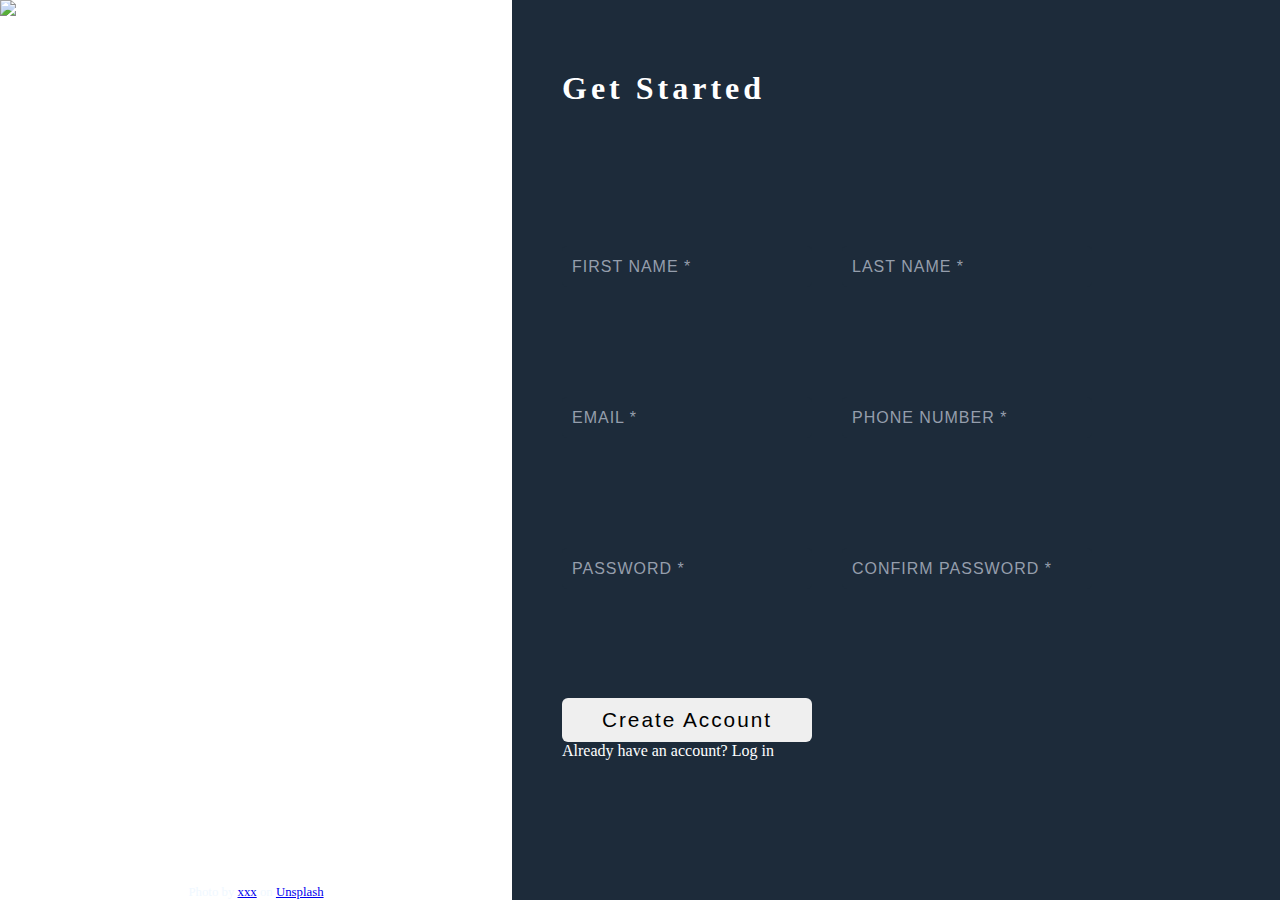
==== index.html @ 5a1696e4 "second commit" ====
<!DOCTYPE html>
<html lang="en">

<head>
    <meta charset="UTF-8">
    <meta name="viewport" content="width=device-width, initial-scale=1.0">

    <!-- the favicon is the icon that appears in the browser tab -->
    <link rel="icon" type="image/png" sizes="32x32" href="./images/favicon-32x32.png">

    <!-- Google Fonts -->
    <link rel="preconnect" href="https://fonts.googleapis.com">
    <link rel="preconnect" href="https://fonts.gstatic.com" crossorigin>
    <link href="https://fonts.googleapis.com/css2?family=Overpass:ital,wght@0,100..900;1,100..900&display=swap"
        rel="stylesheet">


    <!-- CSS -->
    <link rel="stylesheet" href="css/style.css">

    <!-- JS -->
    <script src="js/script.js" defer></script>

    <!-- Github Signature -->
    <script src="https://kit.fontawesome.com/00de0829d0.js" crossorigin="anonymous"></script>

    <title>Sign-up Form | The Odin Project</title>

</head>

<body>

    <div class="container">
        <div class="container-left">
            <img src="/assets/images/background.jpg" alt="background-image" class="bg">

            <img src="/assets/images/image-sidebar.png" alt="image-sidebar-odin" class="sidebar">

            <p>Photo by
                <a href="https://unsplash.com/@phaelnogueira">xxx</a> on
                <a href="https://unsplash.com/">Unsplash</a>
            </p>
        </div>

        <div class="container-right">
            <div class="top-row">
                <h1>Get Started
                </h1>
            </div>


            <form action="#" method="post">
                <div class="form-row">
                    <!-- <label for="user-first-name">FIRST NAME</label> -->
                    <input type="text" id="user-first-name" name="user-first-name" placeholder="FIRST NAME *" required
                        minlength="3">
                    <span class="span-user-first-name"></span>

                </div>

                <div class="form-row">
                    <!-- <label for="user-last-name">LAST NAME</label> -->
                    <input type="text" id="user-last-name" name="user-last-name" placeholder="LAST NAME *" required>
                    <span class="span-user-last-name"></span>
                </div>

                <div class="form-row">
                    <!-- <label for="user-email">EMAIL</label> -->
                    <input type="email" id="user-email" name="user-email" placeholder="EMAIL *"
                        pattern="/\w+@\w+\.\w+{2,3}" required>
                    <span class="span-user-email"></span>

                </div>

                <div class="form-row">
                    <!-- <label for="user-phone">PHONE NUMBER</label> -->
                    <input type="tel" id="user-phone" name="user-phone" placeholder="PHONE NUMBER *" required>
                    <span class="span-user-phone"></span>

                </div>

                <div class="form-row">
                    <!-- <label for="user-password">PASSWORD</label> -->
                    <input type="password" id="user-password" name="user-password" placeholder="PASSWORD *" required>
                    <span class="span-user-password"></span>

                </div>

                <div class="form-row">
                    <!-- <label for="user-password-confirm">CONFIRM PASSWORD</label> -->
                    <input type="password" id="user-password-confirm" name="user-password-confirm"
                        placeholder="CONFIRM PASSWORD *" required>
                    <span class="span-user-password-confirm"></span>

                </div>

                <div class="form-row-bottom">
                    <button type="submit" class="btn">Create Account</button>
                    <p>Already have an account? Log in</p>
                </div>
            </form>
        </div>
    </div>


    <!-- <footer class="footer">
        <div class="attribution">
            Challenge by <a href="https://www.frontendmentor.io?ref=challenge" target="_blank">Frontend Mentor</a>.
            Coded by <a href="https://github.com/Ryusaem">Ryusaem</a>.
        </div>
        <p>
            Copyright ©
            <script>
                document.write(new Date().getFullYear())
            </script>
            <a href="https://github.com/Ryusaem" target="_blank">
                Ryusaem
                <i class="fa-brands fa-github fa-beat-fade"></i>
            </a>
        </p>
    </footer> -->

</body>

</html>
---- css/style.css ----
:root {
  --color-base-primary: hsl(25, 97%, 53%);
  --color-base-bg: rgb(29, 43, 58);
  --color-base-text: hsl(217, 12%, 63%);
}

/* --- GLOBAL RESET --- */
* {
  box-sizing: border-box;
  margin: 0;
  padding: 0;
}

body {
  font-family: Georgia, "Times New Roman", Times, serif;
  color: white;
}

.container {
  display: flex;
  width: 100vw;

  /* flex-direction: column; */
  /* min-height: calc(100vh - 2.5rem); */
  min-height: 100vh;
}

/* --- LEFT SIDE --- */

.container-left {
  display: flex;
  flex-direction: column;
  justify-content: space-between;
  align-items: center;

  position: relative;

  width: 40%;
}

.container-left img.bg {
  position: absolute;
  z-index: 0;

  height: 100vh;
  width: 100%;

  background-position: center;
  background-size: cover;
}

.container-left img.sidebar {
  z-index: 1;
  position: relative;
  transform: translateY(-50%);
  top: 50%;

  background-position: center;
  background-size: cover;

  width: 15%;
}

.container-left p {
  /* position: absolute; */
  bottom: 0;
  z-index: 1;
  left: 40px;

  font-size: 0.8rem;
  color: aliceblue;
}

/* --- RIGHT SIDE --- */

.container-right {
  width: 60%;
  background-color: var(--color-base-bg);
  display: flex;
  flex-direction: column;
  padding: 70px 50px;
}

.container-right .top-row {
  flex: 1 1 20%;
  margin-bottom: 30px;
}

.container-right .top-row h1 {
  font-size: 2rem;
  margin-bottom: 0.5rem;
  letter-spacing: 4px;
}

/* --- FORM --- */

.container-right form {
  flex: 1 1 80%;
  display: flex;
  flex-wrap: wrap;
  gap: 30px;
}

.form-row {
  position: relative;
}

.container-right input {
  appearance: none;
  width: 250px;
  padding: 10px;
  margin-bottom: 10px;
  border: none;
  border-radius: 5px;
  background-color: var(--color-base-bg);
  color: white;
  font-size: 1.1rem;
}

.container-right input::placeholder {
  color: var(--color-base-text);
  font-size: 1rem;
  letter-spacing: 1px;
}

.container-right input:valid:focus,
.container-right input:invalid:focus {
  outline: none;
}

.container-right input:valid,
.container-right input:valid:focus {
  border: 2px solid greenyellow;
  background-color: rgb(19, 51, 11);
}

.container-right input:invalid:focus {
  border: 2px solid red;
}

/* .container-right input:invalid + span::after {
  position: absolute;
  content: "X";
  color: red;
} */

/* --- SPAN --- */

.container-right input:valid + span::after,
.container-right input:focus + span::after {
  position: absolute;
  top: -15px;
  left: 10px;
  content: "";

  color: white;
  background-color: darkred;
  font-size: 0.8rem;
  letter-spacing: 1px;

  padding: 2px 8px;
  border-radius: 3px;
}

.container-right input:valid + .span-user-first-name::after,
.container-right input:focus + .span-user-first-name::after {
  content: "FIRST NAME";
}

.container-right input:valid + .span-user-last-name::after,
.container-right input:focus + .span-user-last-name::after {
  content: "LAST NAME";
}

.container-right input:valid + .span-user-email::after,
.container-right input:focus + .span-user-email::after {
  content: "EMAIL";
}

.container-right input:valid + .span-user-phone::after,
.container-right input:focus + .span-user-phone::after {
  content: "PHONE";
}

.container-right input:valid + .span-user-password::after,
.container-right input:focus + .span-user-password::after {
  content: "PASSWORD";
}

.container-right input:valid + .span-user-password-confirm::after,
.container-right input:focus + .span-user-password-confirm::after {
  content: "CONFIRM PASSWORD";
}

/* --- VALIDATION (VALID + FOCUS) --- */

.container-right input:valid + span::after,
.container-right input:focus:valid + span::after {
  background-color: green;
}

/* --- PLACEHOLDER --- */

.container-right input:focus::placeholder {
  color: var(--color-base-bg);
}

/* --- BUTTON --- */

.container-right .btn {
  appearance: none;
  padding: 10px 20px;
  width: 250px;
  font-size: 1.3rem;
  letter-spacing: 2px;
  border-radius: 6px;
  border: none;
}

/* --- FOOTER --- */

.footer {
  margin-top: auto;
  text-align: center;
  color: var(--color-base-primary);
}

.attribution {
  font-size: 11px;
  text-align: center;
  margin-bottom: 0.5rem;
}

.attribution a {
  color: hsl(228, 45%, 44%);
}

.footer a {
  /* color: var(--color-base-primary-green); */
  text-decoration: none;
  color: var(--color-base-primary);
}

.fa-github {
  /* color: var(--color-base-primary-green); */
  margin-left: 0.5rem;
}

@media screen and (max-width: 768px) {
  .container {
    flex-direction: column;
  }

  .container-left {
    width: 100%;
  }

  .container-left img.bg {
    height: 100%;
  }

  .container-right {
    width: 100%;
  }
}
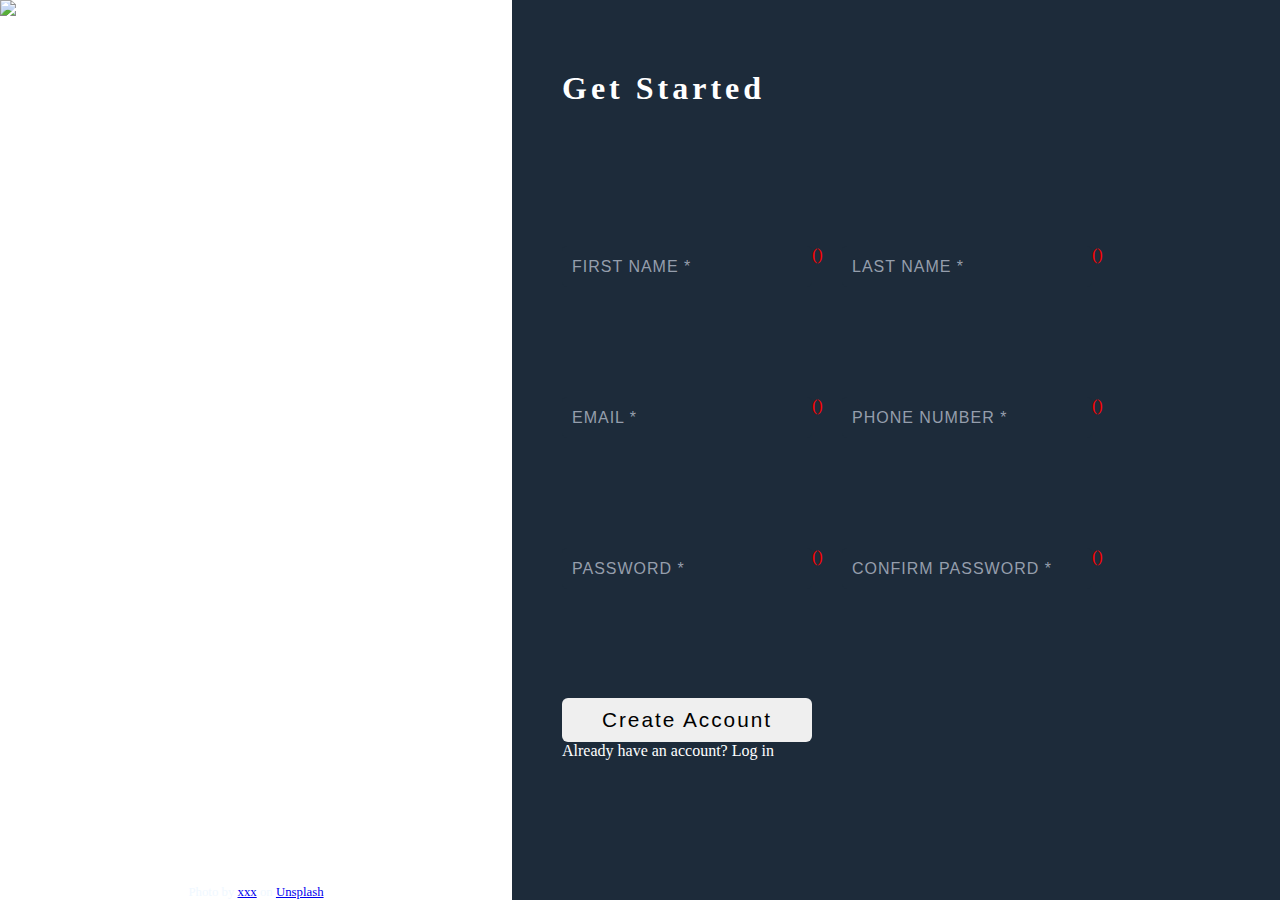
==== commit 5734cf08: "Fixing few mistake" ====
--- a/index.html
+++ b/index.html
@@ -67,7 +67,8 @@
                 <div class="form-row">
                     <!-- <label for="user-email">EMAIL</label> -->
                     <input type="email" id="user-email" name="user-email" placeholder="EMAIL *"
-                        pattern="/\w+@\w+\.\w+{2,3}" required>
+                        pattern="^[a-zA-Z0-9._%+-]+@[a-zA-Z0-9.-]+\.[a-zA-Z]{2,}$" data-help="Format email@email.com"
+                        required>
                     <span class="span-user-email"></span>
 
                 </div>
--- a/css/style.css
+++ b/css/style.css
@@ -138,11 +138,12 @@
   border: 2px solid red;
 }
 
-/* .container-right input:invalid + span::after {
+.container-right input:invalid + span::before {
   position: absolute;
   content: "X";
+  content: " (" attr(data-help) ")";
   color: red;
-} */
+}
 
 /* --- SPAN --- */
 
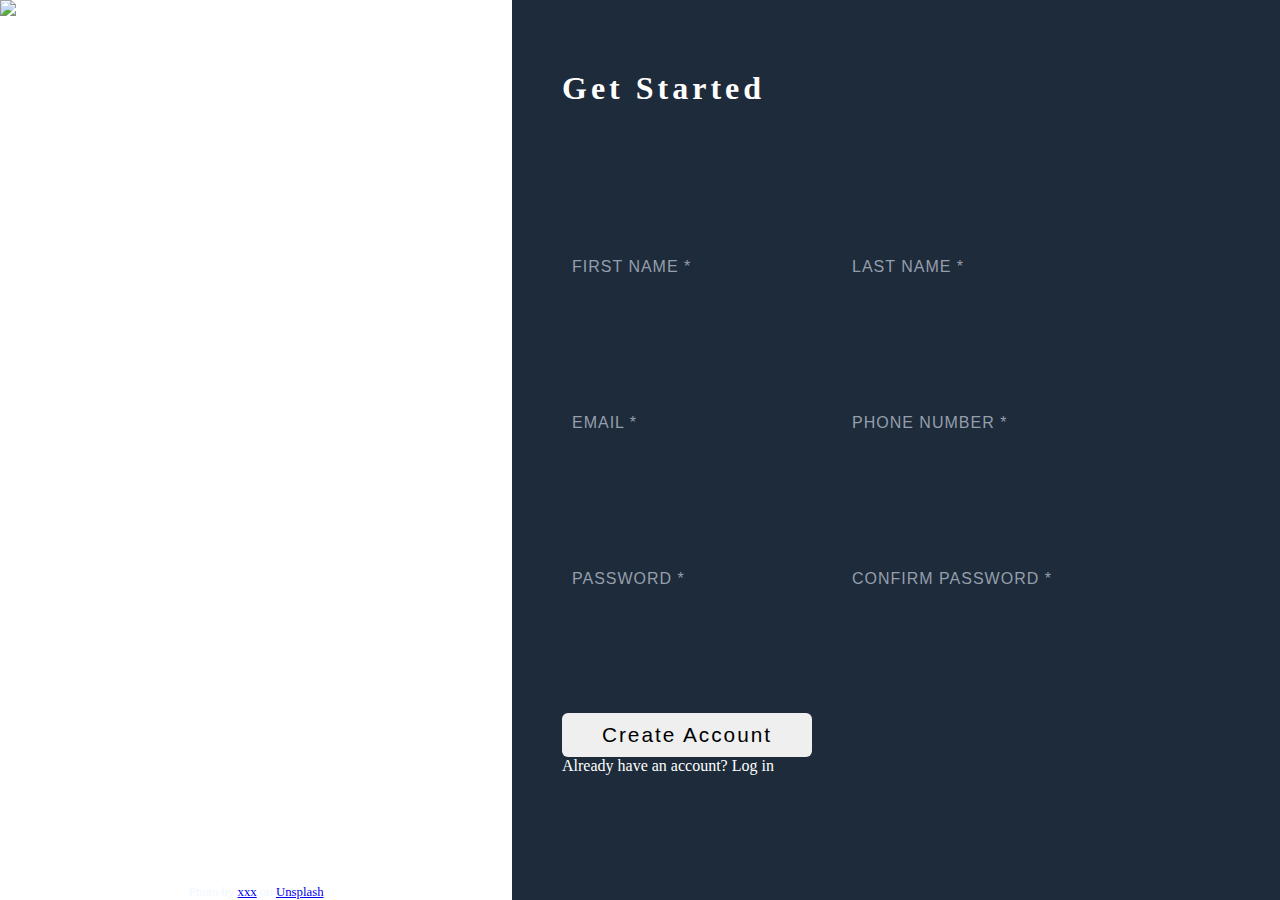
==== commit a66bede9: "v.9: We implement the logic and style only with html & css" ====
--- a/index.html
+++ b/index.html
@@ -52,38 +52,41 @@
             <form action="#" method="post">
                 <div class="form-row">
                     <!-- <label for="user-first-name">FIRST NAME</label> -->
-                    <input type="text" id="user-first-name" name="user-first-name" placeholder="FIRST NAME *" required
-                        minlength="3">
-                    <span class="span-user-first-name"></span>
+                    <input type="text" id="user-first-name" name="user-first-name" placeholder="FIRST NAME *"
+                        maxlength="245" data-help="enter" required>
+                    <span class="span-user-first-name" data-name="FIRST NAME"></span>
 
                 </div>
 
                 <div class="form-row">
                     <!-- <label for="user-last-name">LAST NAME</label> -->
-                    <input type="text" id="user-last-name" name="user-last-name" placeholder="LAST NAME *" required>
-                    <span class="span-user-last-name"></span>
+                    <input type="text" id="user-last-name" name="user-last-name" placeholder="LAST NAME *"
+                        maxlength="245" required>
+                    <span class="span-user-last-name" data-name="LAST NAME"></span>
                 </div>
 
                 <div class="form-row">
                     <!-- <label for="user-email">EMAIL</label> -->
                     <input type="email" id="user-email" name="user-email" placeholder="EMAIL *"
-                        pattern="^[a-zA-Z0-9._%+-]+@[a-zA-Z0-9.-]+\.[a-zA-Z]{2,}$" data-help="Format email@email.com"
-                        required>
-                    <span class="span-user-email"></span>
+                        pattern="^\w*(\-\w)?(\.\w*)?@\w*(-\w*)?\.\w{2,3}(\.\w{2,3})?$"
+                        data-help="Please enter a valid email" required>
+                    <span class="span-user-email" data-help="Format: email@email.com" data-name="EMAIL"></span>
 
                 </div>
 
                 <div class="form-row">
                     <!-- <label for="user-phone">PHONE NUMBER</label> -->
-                    <input type="tel" id="user-phone" name="user-phone" placeholder="PHONE NUMBER *" required>
-                    <span class="span-user-phone"></span>
+                    <input type="tel" id="user-phone" name="user-phone" placeholder="PHONE NUMBER *"
+                        pattern="((\d{2}-){4}\d{2}|\d{10})" required>
+                    <span class="span-user-phone" data-name="PHONE NUMBER"
+                        data-help="e.g: 06-60-70-80-90 or 0660708090"></span>
 
                 </div>
 
                 <div class="form-row">
                     <!-- <label for="user-password">PASSWORD</label> -->
                     <input type="password" id="user-password" name="user-password" placeholder="PASSWORD *" required>
-                    <span class="span-user-password"></span>
+                    <span class="span-user-password" data-name="PASSWORD"></span>
 
                 </div>
 
@@ -91,7 +94,7 @@
                     <!-- <label for="user-password-confirm">CONFIRM PASSWORD</label> -->
                     <input type="password" id="user-password-confirm" name="user-password-confirm"
                         placeholder="CONFIRM PASSWORD *" required>
-                    <span class="span-user-password-confirm"></span>
+                    <span class="span-user-password-confirm" data-name="CONFIRM PASSWORD"></span>
 
                 </div>
 
--- a/css/style.css
+++ b/css/style.css
@@ -25,7 +25,7 @@
   min-height: 100vh;
 }
 
-/* --- LEFT SIDE --- */
+/* --- LEFT SIDE (IMAGE) --- */
 
 .container-left {
   display: flex;
@@ -71,6 +71,8 @@
   color: aliceblue;
 }
 
+/* ----   ---- */
+
 /* --- RIGHT SIDE --- */
 
 .container-right {
@@ -94,11 +96,15 @@
 
 /* --- FORM --- */
 
+:focus {
+  outline: none;
+}
+
 .container-right form {
   flex: 1 1 80%;
   display: flex;
   flex-wrap: wrap;
-  gap: 30px;
+  gap: 50px 30px;
 }
 
 .form-row {
@@ -107,26 +113,26 @@
 
 .container-right input {
   appearance: none;
+
   width: 250px;
   padding: 10px;
   margin-bottom: 10px;
   border: none;
   border-radius: 5px;
+  font-size: 1.1rem;
+
   background-color: var(--color-base-bg);
   color: white;
-  font-size: 1.1rem;
 }
 
 .container-right input::placeholder {
-  color: var(--color-base-text);
   font-size: 1rem;
   letter-spacing: 1px;
-}
-
-.container-right input:valid:focus,
-.container-right input:invalid:focus {
-  outline: none;
-}
+
+  color: var(--color-base-text);
+}
+
+/* --- VALID --- */
 
 .container-right input:valid,
 .container-right input:valid:focus {
@@ -134,25 +140,30 @@
   background-color: rgb(19, 51, 11);
 }
 
-.container-right input:invalid:focus {
-  border: 2px solid red;
-}
-
-.container-right input:invalid + span::before {
-  position: absolute;
-  content: "X";
-  content: " (" attr(data-help) ")";
-  color: red;
+.container-right input:valid:focus {
+  background-color: transparent;
+}
+
+/* --- INVALID --- */
+
+.container-right input:invalid:focus,
+.container-right input:invalid {
+  border: 2px solid #b92326;
+  background-color: rgba(185, 35, 38, 0.25);
+}
+
+.container-right input:focus:invalid {
+  background-color: transparent;
 }
 
 /* --- SPAN --- */
-
+.container-right input:invalid:not(:placeholder-shown) + span::after,
 .container-right input:valid + span::after,
 .container-right input:focus + span::after {
   position: absolute;
   top: -15px;
   left: 10px;
-  content: "";
+  content: attr(data-name);
 
   color: white;
   background-color: darkred;
@@ -163,36 +174,6 @@
   border-radius: 3px;
 }
 
-.container-right input:valid + .span-user-first-name::after,
-.container-right input:focus + .span-user-first-name::after {
-  content: "FIRST NAME";
-}
-
-.container-right input:valid + .span-user-last-name::after,
-.container-right input:focus + .span-user-last-name::after {
-  content: "LAST NAME";
-}
-
-.container-right input:valid + .span-user-email::after,
-.container-right input:focus + .span-user-email::after {
-  content: "EMAIL";
-}
-
-.container-right input:valid + .span-user-phone::after,
-.container-right input:focus + .span-user-phone::after {
-  content: "PHONE";
-}
-
-.container-right input:valid + .span-user-password::after,
-.container-right input:focus + .span-user-password::after {
-  content: "PASSWORD";
-}
-
-.container-right input:valid + .span-user-password-confirm::after,
-.container-right input:focus + .span-user-password-confirm::after {
-  content: "CONFIRM PASSWORD";
-}
-
 /* --- VALIDATION (VALID + FOCUS) --- */
 
 .container-right input:valid + span::after,
@@ -200,10 +181,26 @@
   background-color: green;
 }
 
+/* --- VALIDATION (INVALID + FOCUS) --- */
+
+.container-right input:invalid:not(:placeholder-shown) + span::before {
+  position: absolute;
+  left: 0;
+  bottom: -15px;
+  content: attr(data-help);
+  width: 500px;
+  min-width: 100px; /* adjust as needed */
+  max-width: 500px;
+  white-space: normal;
+
+  /* font-size: 0.8rem; */
+  color: red;
+}
+
 /* --- PLACEHOLDER --- */
 
 .container-right input:focus::placeholder {
-  color: var(--color-base-bg);
+  color: transparent;
 }
 
 /* --- BUTTON --- */
@@ -218,6 +215,10 @@
   border: none;
 }
 
+.container-right input:placeholder-shown {
+  background-color: transparent;
+  border: transparent;
+}
 /* --- FOOTER --- */
 
 .footer {
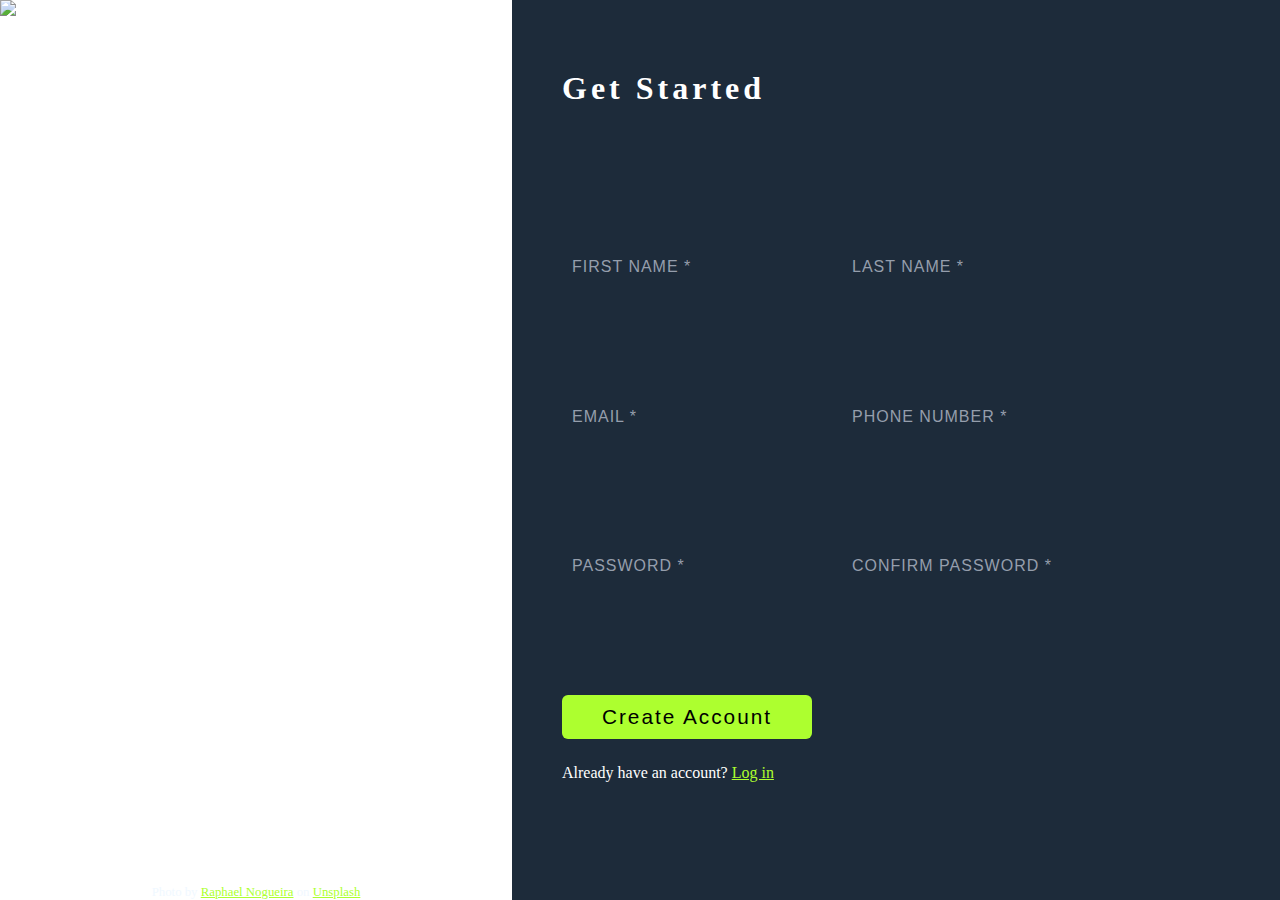
==== commit 3540c687: "v.9 Making Phone version more adaptable" ====
--- a/index.html
+++ b/index.html
@@ -32,13 +32,13 @@
 
     <div class="container">
         <div class="container-left">
-            <img src="/assets/images/background.jpg" alt="background-image" class="bg">
+            <img src="assets/images/background.jpg" alt="background-image" class="bg">
 
-            <img src="/assets/images/image-sidebar.png" alt="image-sidebar-odin" class="sidebar">
+            <img src="assets/images/image-sidebar.png" alt="image-sidebar-odin" class="sidebar">
 
             <p>Photo by
-                <a href="https://unsplash.com/@phaelnogueira">xxx</a> on
-                <a href="https://unsplash.com/">Unsplash</a>
+                <a href="https://unsplash.com/@phaelnogueira" target="_blank">Raphael Nogueira</a> on
+                <a href="https://unsplash.com/" target="_blank">Unsplash</a>
             </p>
         </div>
 
@@ -85,7 +85,8 @@
 
                 <div class="form-row">
                     <!-- <label for="user-password">PASSWORD</label> -->
-                    <input type="password" id="user-password" name="user-password" placeholder="PASSWORD *" required>
+                    <input type="password" id="user-password" name="user-password" placeholder="PASSWORD *"
+                        pattern="^(?=.*[a-z])(?=.*[A-Z])(?=.*\d).{6,12}$" required>
                     <span class="span-user-password" data-name="PASSWORD"></span>
 
                 </div>
@@ -93,14 +94,17 @@
                 <div class="form-row">
                     <!-- <label for="user-password-confirm">CONFIRM PASSWORD</label> -->
                     <input type="password" id="user-password-confirm" name="user-password-confirm"
-                        placeholder="CONFIRM PASSWORD *" required>
-                    <span class="span-user-password-confirm" data-name="CONFIRM PASSWORD"></span>
+                        placeholder="CONFIRM PASSWORD *" pattern="^(?=.*[a-z])(?=.*[A-Z])(?=.*\d).{6,12}$" required>
+                    <span class="span-user-password-confirm" data-name="CONFIRM PASSWORD"
+                        data-help="Passwords do not match"></span>
 
                 </div>
 
                 <div class="form-row-bottom">
                     <button type="submit" class="btn">Create Account</button>
-                    <p>Already have an account? Log in</p>
+                    <p>Already have an account?
+                        <a href="#" target="_blank">Log in</a>
+                    </p>
                 </div>
             </form>
         </div>
--- a/css/style.css
+++ b/css/style.css
@@ -16,6 +16,11 @@
   color: white;
 }
 
+a:visited,
+a:link {
+  color: greenyellow;
+}
+
 .container {
   display: flex;
   width: 100vw;
@@ -50,8 +55,8 @@
 }
 
 .container-left img.sidebar {
+  position: relative;
   z-index: 1;
-  position: relative;
   transform: translateY(-50%);
   top: 50%;
 
@@ -62,10 +67,9 @@
 }
 
 .container-left p {
-  /* position: absolute; */
-  bottom: 0;
-  z-index: 1;
-  left: 40px;
+  position: relative;
+  /* bottom: 10px; */
+  /* left: 40px; */
 
   font-size: 0.8rem;
   color: aliceblue;
@@ -76,10 +80,14 @@
 /* --- RIGHT SIDE --- */
 
 .container-right {
+  display: flex;
+  flex-direction: column;
+
   width: 60%;
+  height: 100vh;
+
   background-color: var(--color-base-bg);
-  display: flex;
-  flex-direction: column;
+
   padding: 70px 50px;
 }
 
@@ -213,6 +221,8 @@
   letter-spacing: 2px;
   border-radius: 6px;
   border: none;
+  background-color: greenyellow;
+  margin-bottom: 25px;
 }
 
 .container-right input:placeholder-shown {
@@ -255,6 +265,7 @@
 
   .container-left {
     width: 100%;
+    height: 30vh;
   }
 
   .container-left img.bg {
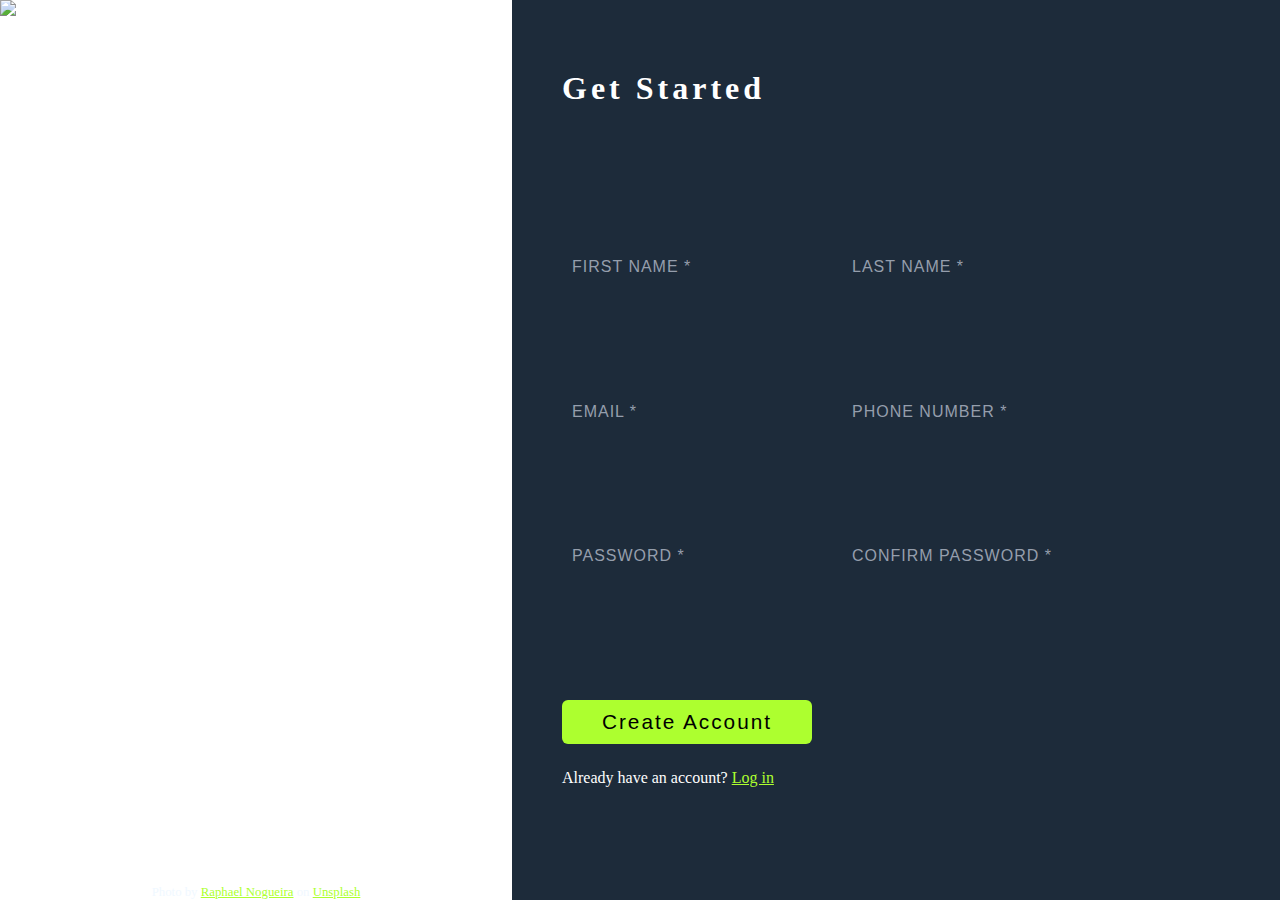
==== commit 5bbe6ab4: "v1.0: Adding password pattern + checking" ====
--- a/index.html
+++ b/index.html
@@ -86,8 +86,18 @@
                 <div class="form-row">
                     <!-- <label for="user-password">PASSWORD</label> -->
                     <input type="password" id="user-password" name="user-password" placeholder="PASSWORD *"
-                        pattern="^(?=.*[a-z])(?=.*[A-Z])(?=.*\d).{6,12}$" required>
+                        pattern="^(?=.*[A-Z])(?=.*\d)(?=.*[!@#$%^&*]).{8,12}$" required>
+
                     <span class="span-user-password" data-name="PASSWORD"></span>
+
+                    <div id="password-popup" class="password-popup">
+                        <p id="length" class="invalid">
+                            8 characters minimum</p>
+                        <!-- <p id="lowercase" class="invalid">One lowercase letter</p> -->
+                        <p id="uppercase" class="invalid">One uppercase letter</p>
+                        <p id="number" class="invalid">One number</p>
+                        <p id="special" class="invalid">One special character !@#$%^&*</p>
+                    </div>
 
                 </div>
 
--- a/css/style.css
+++ b/css/style.css
@@ -223,12 +223,80 @@
   border: none;
   background-color: greenyellow;
   margin-bottom: 25px;
+  margin-top: 20px;
+}
+
+.container-right .btn:hover {
+  color: gray;
+  cursor: pointer;
 }
 
 .container-right input:placeholder-shown {
   background-color: transparent;
   border: transparent;
 }
+
+/* --- TEST --- */
+
+.password-popup {
+  display: none;
+  position: absolute;
+  /* bottom: 0px;
+  right: -245px;
+  z-index: 1; */
+
+  /* display: flex; */
+  flex-wrap: wrap;
+  gap: 15px 10px;
+
+  /* border: 1px solid #ddd; */
+  width: 400px;
+  font-size: 0.7rem;
+  /* border-radius: 8px; */
+  /* padding: 10px; */
+
+  background: transparent;
+  box-shadow: 0 0 10px rgba(0, 0, 0, 0.1);
+  color: red;
+}
+
+.container-right #user-password:focus ~ .password-popup {
+  display: flex;
+}
+
+.password-popup > p {
+  --content: "\2715"; /* "X" */
+  --content-color: red;
+  --content-color: rgb(153, 255, 0);
+
+  /* border: 1px solid red; */
+  /* width: 130px; */
+  width: 35%;
+}
+
+.password-popup > p#special {
+  width: 50%;
+}
+
+.valid {
+  color: white;
+}
+
+.invalid {
+  color: pink;
+}
+
+.password-popup > p::before {
+  content: var(--content);
+  color: var(--content-color);
+
+  font-weight: bold;
+  margin-right: 5px;
+  /* background-color: darkred; */
+  /* padding: 2px 8px; */
+  /* border-radius: 3px; */
+}
+
 /* --- FOOTER --- */
 
 .footer {
